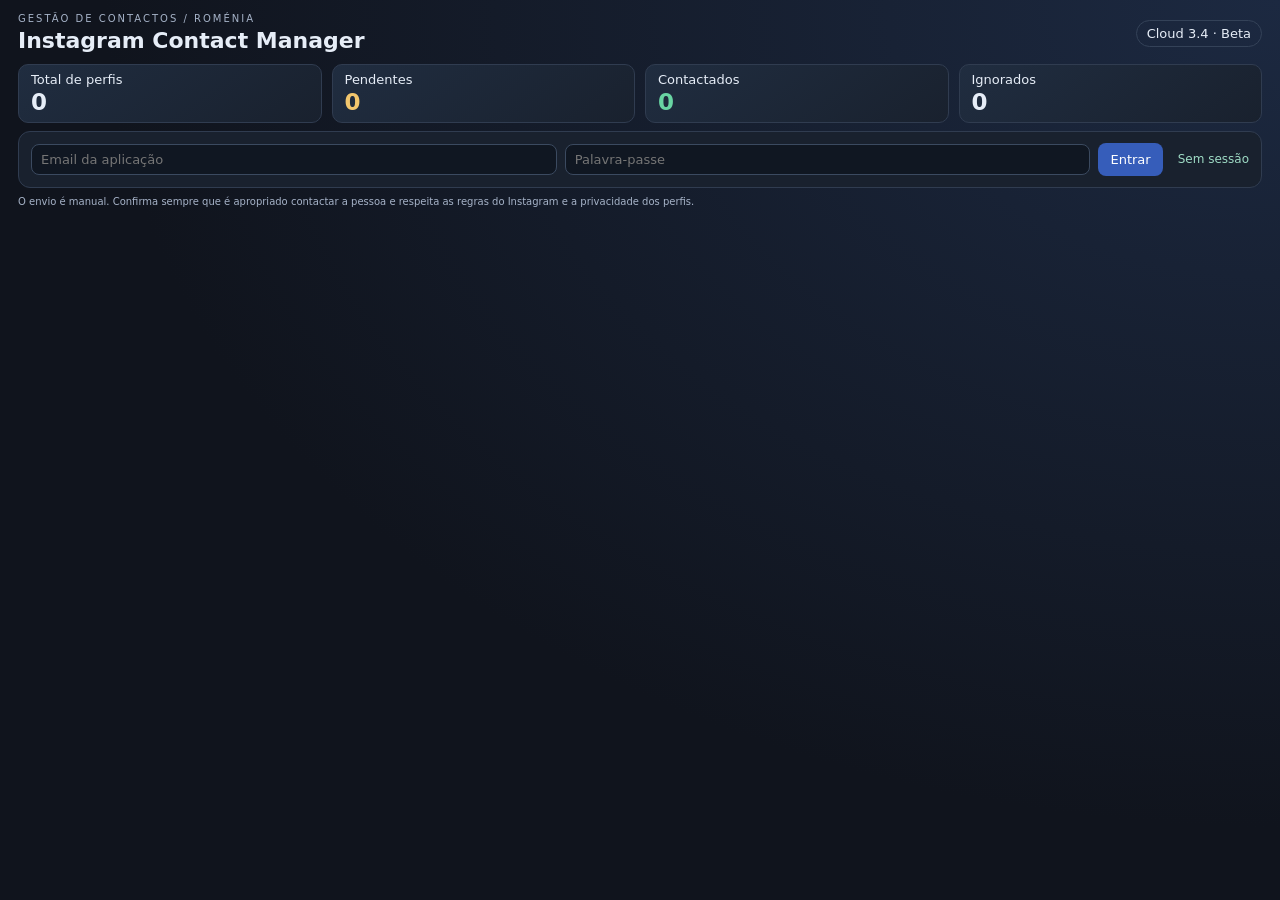
==== index.html @ 113aec33 "Add files via upload" ====
<!doctype html><html lang="pt"><head><meta charset="utf-8"><meta name="viewport" content="width=device-width,initial-scale=1"><link rel="manifest" href="manifest.webmanifest"><meta name="theme-color" content="#10141d"><link rel="apple-touch-icon" href="icon-192.png"><title>Instagram Contact Assistant</title><link rel="stylesheet" href="style.css"></head><body>
<header><div><small>GESTÃO DE CONTACTOS / ROMÉNIA</small><h1>Instagram Contact Manager</h1></div><span class="version">Cloud 3.4 · Beta</span></header><div class="stats"><article>Total de perfis<strong id="totalStat">0</strong></article><article>Pendentes<strong id="pendingStat">0</strong></article><article>Contactados<strong id="contactedStat">0</strong></article><article>Ignorados<strong id="ignoredStat">0</strong></article></div><section id="auth"><form id="login"><input id="email" type="email" placeholder="Email da aplicação" required><input id="password" type="password" placeholder="Palavra-passe" required><button>Entrar</button></form><button id="logout" hidden>Sair</button><p id="cloudstatus" role="status">Sem sessão</p></section><main id="workspace" hidden>
<section class="collection"><h2>Adicionar contactos</h2><a href="https://angolabet.net/bo/manage.php?tab=perfis&amp;pc=RO" target="_blank" rel="noopener">Abrir Angolabet</a><form id="add"><input id="newuser" placeholder="@username" required><input id="followers" placeholder="Seguidores (ex. 85K)" required><button>Adicionar perfil</button></form><details><summary>Importar recolha do telemóvel</summary><p>Cola a lista de perfis que preparaste no Angolabet. Revê antes de importar.</p><textarea id="mobileRows" rows="5" placeholder="username,followers"></textarea><button id="mobileImport" type="button">Importar lista revista</button></details><label>Selecionar CSV <input type="file" id="import" accept=".csv,text/csv"></label><p id="result"></p></section>
<section class="contacts"><h2>2. Contactos guardados <span id="count">0</span></h2><input id="search" placeholder="Pesquisar username">
<label class="filter"><input type="checkbox" id="eligibleOnly" checked> Mostrar apenas perfis com mais de 60.000 seguidores</label>
<p id="filterCount" class="hint"></p><p id="historyCount"></p><p id="lowStock" role="status"></p><div class="filters"><select id="stateFilter"><option value="all">Todos os estados</option><option value="pending" selected>Pendentes</option><option value="contacted">Contactados</option><option value="skipped">Ignorados manualmente</option></select><label>Ordenação <select id="sort"><option value="recent">Ordem de recolha</option><option value="desc">Mais seguidores</option><option value="asc">Menos seguidores</option></select></label></div><div id="list"></div><button id="csv">Exportar CSV</button></section>
<section class="message"><h2>3. Mensagem</h2><details class="template"><summary>Editar modelo da mensagem</summary><textarea id="template" rows="8">Bună, {nome}! 😊

După ce am văzut conținutul tău, am crezut că ar putea exista o oportunitate excelentă de a colabora.

În prezent gestionez o campanie în România și cred că stilul tău de comunicare și comunitatea ta se potrivesc perfect cu ceea ce căutăm.

Plata colaborării se efectuează înainte de publicare, astfel încât întregul proces să fie cât mai simplu și confortabil pentru tine. Ideea este să începem cu un proiect punctual, iar dacă experiența va fi pozitivă pentru ambele părți, să dezvoltăm un parteneriat stabil, cu campanii lunare.

Dacă te interesează colaborările în această perioadă, lasă-mi un mesaj și îți voi trimite imediat toate detaliile! 🚀</textarea><button id="saveTemplate">Guardar modelo na nuvem</button><small>Usa {nome} para sugerir o primeiro nome a partir do username. Confirma ou corrige o nome antes de copiar. Só permite preparar mensagens para perfis acima de 60.000 seguidores.</small></details><div class="fields"><input id="user" placeholder="Username"><input id="name" placeholder="Primeiro nome (confirma ou corrige)"></div><div id="preview"></div><div class="actions"><button id="copy">Copiar mensagem</button><button id="open">Abrir perfil</button></div><p id="reminder" role="alert"></p><p id="msgresult"></p><div class="actions"><button id="contacted">✓ Confirmei o envio — Contactado</button><button id="skipped">Ignorar contacto</button><button id="pending">Voltar a pendente</button></div></section>
</main><footer>O envio é manual. Confirma sempre que é apropriado contactar a pessoa e respeita as regras do Instagram e a privacidade dos perfis.</footer><script src="popup.js"></script></body></html>
---- style.css ----
*{box-sizing:border-box}body{margin:0;background:#10141d;color:#e6edf7;font:15px system-ui,sans-serif;padding:32px;max-width:1600px;margin-inline:auto}header{display:flex;justify-content:space-between;align-items:center;margin-bottom:26px}h1{font-size:30px;margin:6px 0}h2{font-size:19px;margin:0 0 16px}small,.hint,footer{color:#a6b3c8}header small{letter-spacing:2px}.version{border:1px solid #344258;padding:8px 14px;border-radius:20px}.stats{display:grid;grid-template-columns:repeat(4,1fr);gap:16px;margin-bottom:20px}.stats article,section{background:#19212e;border:1px solid #303c50;border-radius:14px;padding:20px}.stats strong{display:block;font-size:34px;margin-top:8px}.stats article:nth-child(2) strong{color:#f2c66d}.stats article:nth-child(3) strong{color:#69d5a3}main{display:grid;grid-template-columns:minmax(0,1.15fr) minmax(0,1fr);gap:18px;align-items:start}.collection{grid-column:1/-1}.contacts,.message{min-width:0}input:not([type=checkbox]),select,textarea{width:100%;background:#101722;border:1px solid #3b4a60;color:#edf3ff;border-radius:8px;padding:11px;margin:8px 0;font:inherit}textarea{resize:vertical;min-height:160px}button{background:#365dba;color:white;border:0;border-radius:8px;padding:11px 15px;margin:5px 5px 5px 0;font:inherit;cursor:pointer}button:hover{background:#4672d2}button:disabled{cursor:not-allowed}#contacted{background:#23734f}#skipped,#pending,#csv,#source{background:#354358}#list{max-height:55vh;overflow:auto;margin:12px 0}.item{display:flex;align-items:center;justify-content:space-between;gap:12px;border-bottom:1px solid #344258;padding:10px 0;overflow-wrap:anywhere}.item span{min-width:0}.item button{flex-shrink:0}#preview{white-space:pre-wrap;background:#101722;border:1px solid #344258;border-radius:10px;padding:16px;line-height:1.55;margin:12px 0}#lowStock{color:#f2c66d;font-weight:600}footer{padding:24px 0;font-size:13px}p{line-height:1.5}@media(max-width:900px){main{grid-template-columns:1fr}.stats{grid-template-columns:repeat(2,1fr)}body{padding:16px}}
body{padding:16px 24px;max-width:1800px;font-size:13px;height:100dvh;display:flex;flex-direction:column;gap:10px;background:radial-gradient(ellipse at top right,#1c2941,#10141d 65%)}
header{margin:0;flex-shrink:0}h1{font-size:24px;margin:3px 0}header small{font-size:10px}h2{font-size:16px;margin:0 0 8px}.version{padding:5px 10px}
.stats{gap:10px;margin:0;flex-shrink:0}.stats article{padding:10px 16px;border-radius:10px}.stats strong{font-size:26px;margin-top:2px}
main{flex:1;min-height:0;grid-template-rows:auto minmax(0,1fr);gap:10px;align-items:stretch}
section{padding:12px 15px;border-radius:12px}.collection{display:flex;align-items:center;gap:8px;flex-wrap:wrap}.collection h2{margin:0 auto 0 0}.collection p{margin:0;font-size:12px}.collection p:empty{display:none}
.contacts,.message{display:flex;flex-direction:column;min-height:0;overflow:auto}
input:not([type=checkbox]),select,textarea{padding:7px 9px;margin:4px 0;font-size:13px}button{padding:8px 12px;margin:3px 3px 3px 0;font-size:13px}
p{margin:4px 0;line-height:1.35}.filter{font-size:12px}.filters,.fields{display:flex;gap:8px;align-items:center}.filters>* ,.fields>*{flex:1;min-width:0}.filters label{display:flex;align-items:center;gap:6px}
#list{flex:1;min-height:65px;max-height:none;overflow:auto;margin:5px 0}.item{padding:5px 0}.item button{padding:5px 12px}.item small{font-size:11px}#csv{align-self:flex-start}
.template{border:1px solid #344258;border-radius:8px;padding:8px;margin-bottom:5px}.template summary{cursor:pointer;color:#b8c9e6}.template textarea{min-height:90px;height:130px}.template small{display:block;font-size:11px}
#preview{flex:1;min-height:65px;overflow:auto;margin:5px 0;padding:10px;font-size:13px;line-height:1.45}.actions{display:flex;flex-wrap:wrap;gap:4px}.actions button{flex:1}#contacted{flex:2}footer{padding:0;font-size:10px;flex-shrink:0}#lowStock:empty,#msgresult:empty{display:none}
@media(max-width:850px){body{height:auto;min-height:100vh;padding:12px}main{display:flex;flex-direction:column}.contacts,.message{overflow:visible}#list{max-height:40vh}#preview{max-height:40vh}.stats{grid-template-columns:repeat(2,1fr)}}

#reminder:not(:empty){background:#49371d;color:#ffda91;border:1px solid #80602d;border-radius:8px;padding:8px;font-weight:600}#reminder:empty{display:none}

@media(max-width:850px){body{width:100%;box-sizing:border-box}.fields,.filters{flex-wrap:wrap}.fields>*{flex-basis:100%}.actions button{min-height:44px}#list{max-height:32vh}#preview{max-height:none}input:not([type=checkbox]),select,textarea{font-size:16px}header h1{font-size:20px}.collection{display:block}}

[hidden]{display:none!important}#auth{flex-shrink:0}#login,#add{display:flex;flex-wrap:wrap;gap:8px}#login input,#add input{flex:1;min-width:130px}#cloudstatus{font-size:12px}a{color:#9abaff}body{height:auto;min-height:100vh}main{min-height:65vh}

/* Cloud 3.2 */
body{gap:8px}#auth{display:flex;align-items:center;gap:12px;padding:8px 12px}#cloudstatus{margin:0;color:#9edbc5}#logout{margin:0}#login{flex:1} .collection a{display:inline-block;background:#263e65;color:#e3edff;padding:9px 12px;border-radius:8px;text-decoration:none} .stats article{background:linear-gradient(145deg,#202d40,#19212e)}.stats article strong{font-variant-numeric:tabular-nums}.actions button{margin:0} .actions{margin-top:5px}#preview{overflow-wrap:anywhere}button:focus-visible,a:focus-visible{outline:2px solid #a4c5ff;outline-offset:2px}
@media(min-width:1000px) and (min-height:620px){body{height:100dvh;min-height:0;overflow:hidden;padding:10px 18px}header{margin:0}h1{font-size:22px}.stats article{padding:7px 12px}.stats strong{font-size:23px}main{min-height:0;flex:1;grid-template-rows:auto minmax(0,1fr)}.collection{padding:7px 10px}.collection h2{margin:0}.collection p{font-size:11px}.collection label{max-width:250px}#add{flex:1;min-width:300px;flex-wrap:nowrap}#add input{min-width:80px}#add button{white-space:nowrap}.contacts,.message{overflow:auto;min-height:0}#list{max-height:none;min-height:40px}#preview{min-height:40px}footer{font-size:10px}.actions{flex-shrink:0}.template[open]{flex-shrink:0}}
@media(max-width:999px){body{height:auto;min-height:100dvh;padding:12px;gap:10px}main{display:flex;flex-direction:column;min-height:0}header h1{font-size:20px}.version{font-size:11px;white-space:nowrap}.stats{gap:7px}.stats article{padding:9px 12px}.stats strong{font-size:24px}#login,#add{display:grid;grid-template-columns:1fr;gap:4px}#auth:has(#login:not([hidden])){display:block}#login input,#add input{min-width:0;margin:3px 0}#login button,#add button{min-height:44px;margin:0}.collection{display:block}.collection a{margin:5px 0 8px}.collection label{display:block;margin-top:8px}.contacts,.message{overflow:visible}#list{max-height:34vh}#preview{min-height:100px;max-height:45vh}.actions button{min-height:44px}.fields,.filters{flex-wrap:wrap}.fields>*{flex-basis:100%}footer{padding:6px 0}}

#mobileRows{display:block;width:100%;box-sizing:border-box;margin:10px 0;} .collection details{width:100%;margin:10px 0;}
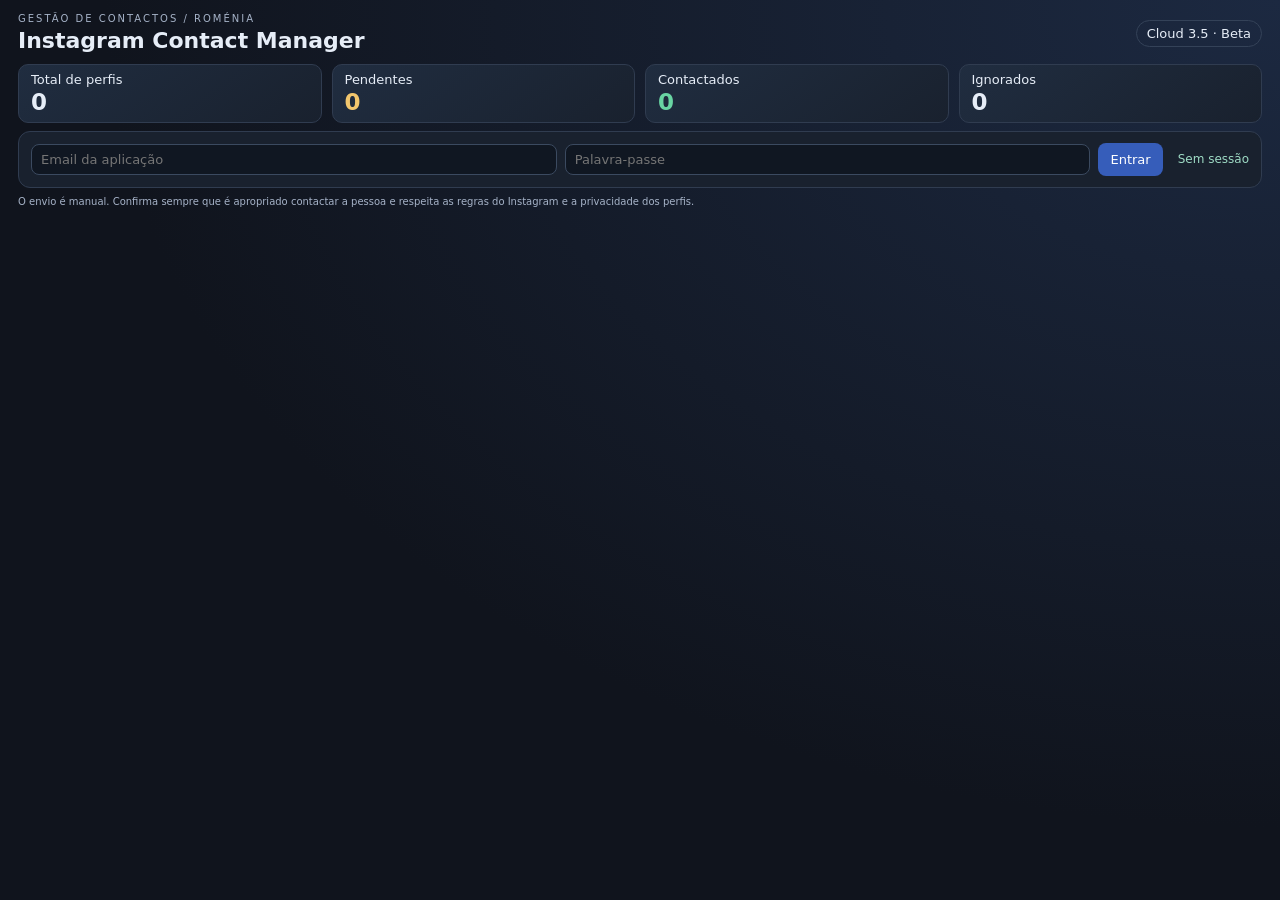
==== commit 841ab5f3: "Add files via upload" ====
--- a/index.html
+++ b/index.html
@@ -1,5 +1,5 @@
 <!doctype html><html lang="pt"><head><meta charset="utf-8"><meta name="viewport" content="width=device-width,initial-scale=1"><link rel="manifest" href="manifest.webmanifest"><meta name="theme-color" content="#10141d"><link rel="apple-touch-icon" href="icon-192.png"><title>Instagram Contact Assistant</title><link rel="stylesheet" href="style.css"></head><body>
-<header><div><small>GESTÃO DE CONTACTOS / ROMÉNIA</small><h1>Instagram Contact Manager</h1></div><span class="version">Cloud 3.4 · Beta</span></header><div class="stats"><article>Total de perfis<strong id="totalStat">0</strong></article><article>Pendentes<strong id="pendingStat">0</strong></article><article>Contactados<strong id="contactedStat">0</strong></article><article>Ignorados<strong id="ignoredStat">0</strong></article></div><section id="auth"><form id="login"><input id="email" type="email" placeholder="Email da aplicação" required><input id="password" type="password" placeholder="Palavra-passe" required><button>Entrar</button></form><button id="logout" hidden>Sair</button><p id="cloudstatus" role="status">Sem sessão</p></section><main id="workspace" hidden>
+<header><div><small>GESTÃO DE CONTACTOS / ROMÉNIA</small><h1>Instagram Contact Manager</h1></div><span class="version">Cloud 3.5 · Beta</span></header><div class="stats"><article>Total de perfis<strong id="totalStat">0</strong></article><article>Pendentes<strong id="pendingStat">0</strong></article><article>Contactados<strong id="contactedStat">0</strong></article><article>Ignorados<strong id="ignoredStat">0</strong></article></div><section id="auth"><form id="login"><input id="email" type="email" placeholder="Email da aplicação" required><input id="password" type="password" placeholder="Palavra-passe" required><button>Entrar</button></form><button id="logout" hidden>Sair</button><p id="cloudstatus" role="status">Sem sessão</p></section><main id="workspace" hidden>
 <section class="collection"><h2>Adicionar contactos</h2><a href="https://angolabet.net/bo/manage.php?tab=perfis&amp;pc=RO" target="_blank" rel="noopener">Abrir Angolabet</a><form id="add"><input id="newuser" placeholder="@username" required><input id="followers" placeholder="Seguidores (ex. 85K)" required><button>Adicionar perfil</button></form><details><summary>Importar recolha do telemóvel</summary><p>Cola a lista de perfis que preparaste no Angolabet. Revê antes de importar.</p><textarea id="mobileRows" rows="5" placeholder="username,followers"></textarea><button id="mobileImport" type="button">Importar lista revista</button></details><label>Selecionar CSV <input type="file" id="import" accept=".csv,text/csv"></label><p id="result"></p></section>
 <section class="contacts"><h2>2. Contactos guardados <span id="count">0</span></h2><input id="search" placeholder="Pesquisar username">
 <label class="filter"><input type="checkbox" id="eligibleOnly" checked> Mostrar apenas perfis com mais de 60.000 seguidores</label>
@@ -13,4 +13,4 @@
 Plata colaborării se efectuează înainte de publicare, astfel încât întregul proces să fie cât mai simplu și confortabil pentru tine. Ideea este să începem cu un proiect punctual, iar dacă experiența va fi pozitivă pentru ambele părți, să dezvoltăm un parteneriat stabil, cu campanii lunare.
 
 Dacă te interesează colaborările în această perioadă, lasă-mi un mesaj și îți voi trimite imediat toate detaliile! 🚀</textarea><button id="saveTemplate">Guardar modelo na nuvem</button><small>Usa {nome} para sugerir o primeiro nome a partir do username. Confirma ou corrige o nome antes de copiar. Só permite preparar mensagens para perfis acima de 60.000 seguidores.</small></details><div class="fields"><input id="user" placeholder="Username"><input id="name" placeholder="Primeiro nome (confirma ou corrige)"></div><div id="preview"></div><div class="actions"><button id="copy">Copiar mensagem</button><button id="open">Abrir perfil</button></div><p id="reminder" role="alert"></p><p id="msgresult"></p><div class="actions"><button id="contacted">✓ Confirmei o envio — Contactado</button><button id="skipped">Ignorar contacto</button><button id="pending">Voltar a pendente</button></div></section>
-</main><footer>O envio é manual. Confirma sempre que é apropriado contactar a pessoa e respeita as regras do Instagram e a privacidade dos perfis.</footer><script src="popup.js"></script></body></html>+</main><footer>O envio é manual. Confirma sempre que é apropriado contactar a pessoa e respeita as regras do Instagram e a privacidade dos perfis.</footer><script src="popup-v35.js"></script></body></html>
